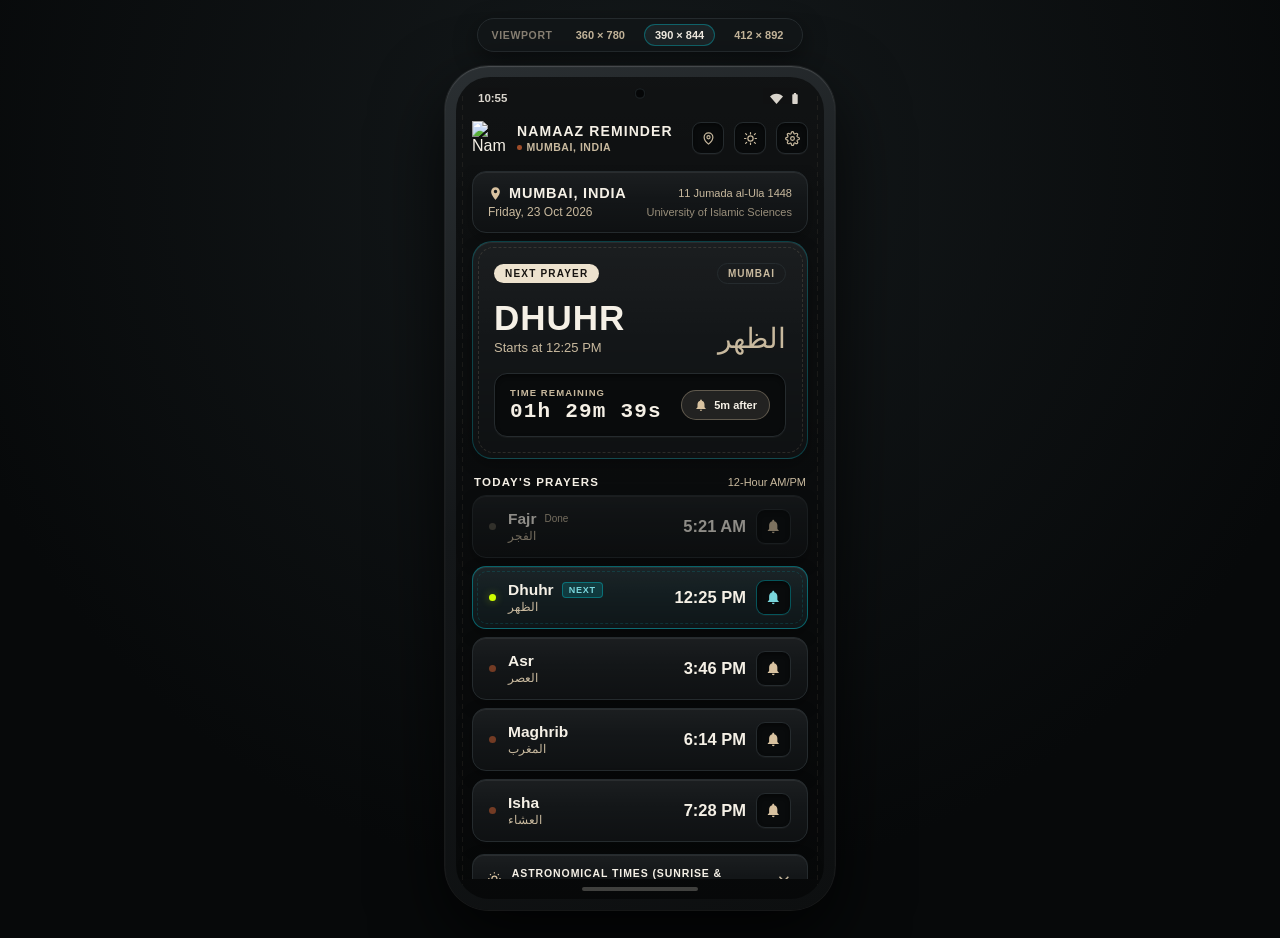
==== design/mobile_viewport/index.html @ ceeccf12 "Fix transparent header logo, refine top-bar icon sizing/spacing, and add mobile viewport (v1.6.1) Co" ====
<!DOCTYPE html>
<html lang="en">
<head>
<meta charset="utf-8">
<meta name="viewport" content="width=device-width, initial-scale=1">
<title>Namaaz Reminder — Mobile App Viewport (v1.6.1)</title>
<style>
@font-face {
  font-family: 'Plus Jakarta Sans';
  font-style: normal;
  font-weight: 400;
  font-display: swap;
  src: url('/fonts/plus-jakarta-sans-latin-400-normal.woff2') format('woff2');
}
@font-face {
  font-family: 'Plus Jakarta Sans';
  font-style: normal;
  font-weight: 500;
  font-display: swap;
  src: url('/fonts/plus-jakarta-sans-latin-500-normal.woff2') format('woff2');
}
@font-face {
  font-family: 'Plus Jakarta Sans';
  font-style: normal;
  font-weight: 600;
  font-display: swap;
  src: url('/fonts/plus-jakarta-sans-latin-600-normal.woff2') format('woff2');
}
@font-face {
  font-family: 'Plus Jakarta Sans';
  font-style: normal;
  font-weight: 700;
  font-display: swap;
  src: url('/fonts/plus-jakarta-sans-latin-700-normal.woff2') format('woff2');
}

*, *::before, *::after { box-sizing: border-box; margin: 0; padding: 0; }

:root {
  --studio-bg: #07090A;
  --sans: 'Plus Jakarta Sans', -apple-system, BlinkMacSystemFont, 'Segoe UI', Roboto, sans-serif;
  --mono: ui-monospace, 'SFMono-Regular', Menlo, Consolas, monospace;
}

html, body {
  min-height: 100%;
  background: radial-gradient(circle at 50% 18%, #151A1C 0%, #07090A 72%);
  color: #F5F0E6;
  font-family: var(--sans);
  -webkit-font-smoothing: antialiased;
}

.stage {
  min-height: 100vh;
  display: flex;
  flex-direction: column;
  align-items: center;
  justify-content: center;
  padding: 18px 16px 28px;
  gap: 14px;
}

/* Viewport switcher bar above phone */
.vp-toolbar {
  display: flex;
  align-items: center;
  gap: 8px;
  background: rgba(19, 22, 24, 0.88);
  border: 1px solid #252B2E;
  border-radius: 999px;
  padding: 5px 8px 5px 14px;
  font-size: 11.5px;
  color: #C8B99E;
  box-shadow: 0 8px 24px rgba(0, 0, 0, 0.45);
}

.vp-toolbar-label {
  font-weight: 600;
  letter-spacing: 0.06em;
  text-transform: uppercase;
  font-size: 10.5px;
  color: #8A8275;
  margin-right: 4px;
}

.vp-btn {
  appearance: none;
  border: 1px solid transparent;
  background: transparent;
  color: #C8B99E;
  font-family: inherit;
  font-size: 11px;
  font-weight: 600;
  padding: 4px 10px;
  border-radius: 999px;
  cursor: pointer;
  transition: all 0.16s ease;
}

.vp-btn:hover { color: #F5F0E6; }
.vp-btn.active {
  background: #1C2427;
  border-color: rgba(0, 188, 200, 0.42);
  color: #F5F0E6;
}

/* Realistic Android Device Frame */
.phone-frame {
  width: 390px;
  height: 844px;
  border-radius: 44px;
  padding: 11px;
  background: linear-gradient(160deg, #2A2F32 0%, #141719 48%, #0D0F10 100%);
  box-shadow:
    0 0 0 1px rgba(255, 255, 255, 0.08),
    0 28px 70px rgba(0, 0, 0, 0.78),
    inset 0 1px 1px rgba(255, 255, 255, 0.16);
  position: relative;
  transition: width 0.24s cubic-bezier(0.22, 1, 0.36, 1), height 0.24s cubic-bezier(0.22, 1, 0.36, 1);
}

.phone-frame[data-size="compact"] { width: 360px; height: 780px; }
.phone-frame[data-size="standard"] { width: 390px; height: 844px; }
.phone-frame[data-size="large"] { width: 412px; height: 892px; }

/* Screen Canvas matching Compose NamazScreen */
.phone-screen {
  --bg: #0B0D0E;
  --surface: #131618;
  --surface-var: #191E20;
  --well: #090B0C;
  --next-card: #131D20;
  --border: #252B2E;
  --text-primary: #F5F0E6;
  --text-secondary: #C8B99E;
  --text-tertiary: #8A8275;
  --cyan: #00BCC8;
  --cyan-soft: #7AD6DC;
  --lime: #D0FF00;
  --cognac: #B9572D;
  --cream-pill: #EDE2CE;
  --cream-ink: #171411;

  width: 100%;
  height: 100%;
  border-radius: 34px;
  overflow: hidden;
  position: relative;
  display: flex;
  flex-direction: column;
  background-color: var(--bg);
  background-image:
    linear-gradient(180deg, rgba(255,255,255,0.022) 0%, rgba(0,0,0,0) 35%, rgba(0,0,0,0.36) 100%),
    url('/res/leather_black_tile.png');
  background-repeat: no-repeat, repeat;
  background-size: 100% 100%, 256px 256px;
  color: var(--text-primary);
  user-select: none;
}

.phone-screen[data-theme="LIGHT"] {
  --bg: #F5EFE4;
  --surface: #FCF8F1;
  --surface-var: #EBE2D3;
  --well: #E6DCCB;
  --next-card: #E5EFEF;
  --border: #D5C9B6;
  --text-primary: #171411;
  --text-secondary: #5E5549;
  --text-tertiary: #877D70;
  --cream-pill: #171411;
  --cream-ink: #FCF8F1;
  background-image: none;
}

/* Whisper-quiet vertical side saddle-stitch seams (matching blackLeatherCanvas) */
.phone-screen[data-theme="DARK"]::before,
.phone-screen[data-theme="DARK"]::after {
  content: '';
  position: absolute;
  top: 0;
  bottom: 0;
  width: 1px;
  background: repeating-linear-gradient(
    to bottom,
    rgba(216, 194, 160, 0.075) 0px,
    rgba(216, 194, 160, 0.075) 5px,
    transparent 5px,
    transparent 9.5px
  );
  pointer-events: none;
  z-index: 2;
}
.phone-screen[data-theme="DARK"]::before { left: 6px; }
.phone-screen[data-theme="DARK"]::after { right: 6px; }

/* Android Status Bar */
.status-bar {
  height: 34px;
  padding: 8px 22px 0;
  display: flex;
  align-items: center;
  justify-content: space-between;
  font-size: 11.5px;
  font-weight: 600;
  color: var(--text-primary);
  opacity: 0.88;
  flex-shrink: 0;
  position: relative;
}

.camera-punch {
  width: 11px;
  height: 11px;
  border-radius: 50%;
  background: #040506;
  box-shadow: inset 0 0 0 1.5px #1B2022;
  position: absolute;
  left: 50%;
  top: 11px;
  transform: translateX(-50%);
}

.status-icons {
  display: flex;
  align-items: center;
  gap: 5px;
}

/* NamazTopBar (exact v1.6.1 layout: 34dp transparent NR logo, 32dp icons, 10dp spacing) */
.top-bar {
  display: flex;
  align-items: center;
  padding: 10px 16px;
  flex-shrink: 0;
  position: relative;
  z-index: 3;
}

.top-logo {
  width: 34px;
  height: 34px;
  object-fit: contain;
  display: block;
  flex-shrink: 0;
  background: transparent;
}

.top-title-col {
  flex: 1;
  min-width: 0;
  margin-left: 11px;
  margin-right: 12px;
  cursor: pointer;
}

.top-title {
  font-size: 14px;
  font-weight: 700;
  letter-spacing: 1.1px;
  color: var(--text-primary);
  white-space: nowrap;
  overflow: hidden;
  text-overflow: ellipsis;
  line-height: 1.25;
}

.top-sub-row {
  display: flex;
  align-items: center;
  gap: 5px;
  margin-top: 1px;
}

.top-dot {
  width: 4.5px;
  height: 4.5px;
  border-radius: 50%;
  background: rgba(185, 87, 45, 0.85);
  flex-shrink: 0;
}

.top-sub {
  font-size: 10.5px;
  font-weight: 600;
  letter-spacing: 0.55px;
  color: var(--text-secondary);
  white-space: nowrap;
  overflow: hidden;
  text-overflow: ellipsis;
}

.top-actions {
  display: flex;
  align-items: center;
  gap: 10px;
  flex-shrink: 0;
}

.leather-well {
  background-color: var(--well);
  border: 1px solid var(--border);
  box-shadow: inset 0 2px 4px rgba(0, 0, 0, 0.45), 0 1px 0 rgba(255, 255, 255, 0.03);
}
.phone-screen[data-theme="LIGHT"] .leather-well {
  box-shadow: inset 0 1px 2px rgba(0, 0, 0, 0.06);
}

.hdr-btn {
  width: 32px;
  height: 32px;
  border-radius: 9px;
  display: inline-flex;
  align-items: center;
  justify-content: center;
  color: var(--text-secondary);
  cursor: pointer;
  transition: transform 0.14s ease, border-color 0.15s ease, color 0.15s ease;
}
.hdr-btn:hover {
  color: var(--text-primary);
  border-color: rgba(216, 194, 160, 0.38);
}
.hdr-btn:active { transform: scale(0.94); }
.hdr-btn svg { width: 15px; height: 15px; }

/* Scrollable body */
.scroll-body {
  flex: 1;
  overflow-y: auto;
  padding: 0 0 28px;
  scrollbar-width: none;
}
.scroll-body::-webkit-scrollbar { display: none; }

/* Subtle Padded Leather Card */
.leather-card {
  position: relative;
  background-color: var(--surface);
  background-image:
    linear-gradient(180deg, rgba(255,255,255,0.036) 0%, rgba(0,0,0,0) 45%, rgba(0,0,0,0.24) 100%),
    url('/res/leather_black_tile.png');
  background-size: 100% 100%, 256px 256px;
  border: 1px solid var(--border);
  box-shadow: inset 0 1px 0 rgba(255, 255, 255, 0.065), 0 6px 16px rgba(0, 0, 0, 0.28);
}
.phone-screen[data-theme="LIGHT"] .leather-card {
  background-image: none;
  box-shadow: 0 3px 10px rgba(23, 20, 17, 0.05);
}

/* Date Header Card */
.date-card {
  margin: 6px 16px;
  padding: 13px 15px;
  border-radius: 14px;
  cursor: pointer;
  transition: border-color 0.16s ease;
}
.date-card:hover { border-color: rgba(216, 194, 160, 0.34); }

.date-top, .date-bot {
  display: flex;
  align-items: center;
  justify-content: space-between;
  gap: 8px;
}
.date-city-wrap {
  display: flex;
  align-items: center;
  gap: 6px;
  font-size: 14.5px;
  font-weight: 700;
  letter-spacing: 0.8px;
}
.date-city-wrap svg {
  width: 15px;
  height: 15px;
  color: #D8C2A0;
}
.phone-screen[data-theme="LIGHT"] .date-city-wrap svg { color: var(--text-primary); }

.date-hijri {
  font-size: 11px;
  font-weight: 500;
  color: var(--text-secondary);
}
.date-bot {
  margin-top: 4px;
  font-size: 12px;
  color: var(--text-secondary);
}
.date-method {
  font-size: 11px;
  opacity: 0.74;
}

/* Hero Countdown Card */
.hero-card {
  margin: 8px 16px;
  padding: 21px;
  border-radius: 20px;
  border-color: rgba(0, 188, 200, 0.28);
}
.phone-screen[data-theme="DARK"] .hero-card::after {
  content: '';
  position: absolute;
  inset: 4.5px;
  border-radius: 15.5px;
  border: 1px dashed rgba(216, 194, 160, 0.15);
  pointer-events: none;
}

.hero-top {
  display: flex;
  align-items: center;
  justify-content: space-between;
}
.next-pill {
  background: var(--cream-pill);
  color: var(--cream-ink);
  font-size: 10px;
  font-weight: 700;
  letter-spacing: 1.2px;
  padding: 4px 11px;
  border-radius: 999px;
}
.city-pill {
  border: 1px solid var(--border);
  color: var(--text-secondary);
  font-size: 10px;
  font-weight: 600;
  letter-spacing: 1px;
  padding: 4px 10px;
  border-radius: 999px;
  cursor: pointer;
}

.hero-mid {
  margin-top: 15px;
  display: flex;
  align-items: flex-end;
  justify-content: space-between;
}
.hero-prayer-name {
  font-size: 35px;
  font-weight: 800;
  letter-spacing: 1px;
  line-height: 1.08;
}
.hero-starts {
  margin-top: 3px;
  font-size: 13px;
  font-weight: 500;
  color: var(--text-secondary);
}
.hero-arabic {
  font-size: 28px;
  color: var(--text-secondary);
  line-height: 1.1;
}

.hero-well {
  margin-top: 18px;
  padding: 13px 15px;
  border-radius: 13px;
  display: flex;
  align-items: center;
  justify-content: space-between;
  gap: 10px;
}
.well-label {
  font-size: 9.5px;
  font-weight: 700;
  letter-spacing: 1.1px;
  color: var(--text-secondary);
}
.well-timer {
  margin-top: 2px;
  font-family: var(--mono);
  font-size: 21px;
  font-weight: 700;
  letter-spacing: 1.2px;
  color: var(--text-primary);
}
.reminder-chip {
  display: inline-flex;
  align-items: center;
  gap: 6px;
  padding: 7px 12px;
  border-radius: 999px;
  background: rgba(237, 226, 206, 0.11);
  border: 1px solid rgba(216, 194, 160, 0.34);
  color: var(--text-primary);
  font-size: 11px;
  font-weight: 600;
  cursor: pointer;
  transition: transform 0.14s ease;
}
.reminder-chip.muted {
  background: var(--surface);
  border-color: var(--border);
  color: var(--text-secondary);
}
.reminder-chip:active { transform: scale(0.96); }
.reminder-chip svg { width: 14px; height: 14px; color: #D8C2A0; }

/* Section row */
.sec-row {
  display: flex;
  align-items: center;
  justify-content: space-between;
  padding: 9px 18px 7px;
}
.sec-title {
  font-size: 11.5px;
  font-weight: 700;
  letter-spacing: 1.2px;
}
.sec-fmt {
  font-size: 11px;
  color: var(--text-secondary);
}

/* Prayer cards */
.prayer-list {
  display: flex;
  flex-direction: column;
  gap: 8px;
  padding: 0 16px;
}

.prayer-card {
  border-radius: 14px;
  padding: 13px 16px;
  display: flex;
  align-items: center;
  justify-content: space-between;
}
.prayer-card.is-passed {
  opacity: 0.56;
}
.prayer-card.is-next {
  background-color: var(--next-card);
  border-color: rgba(0, 188, 200, 0.46);
}
.phone-screen[data-theme="DARK"] .prayer-card.is-next::after {
  content: '';
  position: absolute;
  inset: 4.2px;
  border-radius: 10px;
  border: 1px dashed rgba(0, 188, 200, 0.17);
  pointer-events: none;
}

.p-left {
  display: flex;
  align-items: center;
  gap: 12px;
}
.p-dot {
  width: 7px;
  height: 7px;
  border-radius: 50%;
  background: rgba(185, 87, 45, 0.58);
  flex-shrink: 0;
}
.prayer-card.is-passed .p-dot { background: rgba(216, 194, 160, 0.32); }
.prayer-card.is-next .p-dot {
  background: var(--lime);
  box-shadow: 0 0 8px rgba(208, 255, 0, 0.38);
}

.p-name-row {
  display: flex;
  align-items: center;
  gap: 8px;
}
.p-name {
  font-size: 15.5px;
  font-weight: 600;
}
.prayer-card.is-next .p-name { font-weight: 700; }

.p-badge-next {
  font-size: 9px;
  font-weight: 700;
  letter-spacing: 0.8px;
  padding: 2px 6px;
  border-radius: 4px;
  background: rgba(0, 188, 200, 0.18);
  border: 1px solid rgba(0, 188, 200, 0.42);
  color: var(--cyan-soft);
}
.p-done {
  font-size: 10px;
  color: var(--text-secondary);
}
.p-arabic {
  font-size: 12px;
  color: var(--text-secondary);
  margin-top: 1px;
}

.p-right {
  display: flex;
  align-items: center;
  gap: 10px;
}
.p-time {
  font-size: 16.5px;
  font-weight: 600;
  font-variant-numeric: tabular-nums;
}
.prayer-card.is-next .p-time { font-weight: 700; }

.bell-btn {
  width: 35px;
  height: 35px;
  border-radius: 9px;
  display: inline-flex;
  align-items: center;
  justify-content: center;
  cursor: pointer;
  color: #D8C2A0;
  transition: transform 0.14s ease, border-color 0.15s ease;
}
.prayer-card.is-next .bell-btn {
  border-color: rgba(0, 188, 200, 0.42);
  color: var(--cyan-soft);
}
.bell-btn.muted {
  color: var(--text-tertiary);
  opacity: 0.55;
}
.bell-btn:active { transform: scale(0.92); }
.bell-btn svg { width: 16.5px; height: 16.5px; }

/* Astronomical dropdown */
.astro-header {
  margin: 12px 16px 4px;
  padding: 12px 14px;
  border-radius: 12px;
  display: flex;
  align-items: center;
  justify-content: space-between;
  cursor: pointer;
}
.astro-left {
  display: flex;
  align-items: center;
  gap: 10px;
  font-size: 10.5px;
  font-weight: 700;
  letter-spacing: 0.9px;
}
.astro-left svg { width: 15px; height: 15px; color: #D8C2A0; }
.astro-chev { width: 18px; height: 18px; color: var(--text-secondary); transition: transform 0.2s ease; }
.astro-header.open .astro-chev { transform: rotate(180deg); }

.astro-list {
  display: none;
  flex-direction: column;
  gap: 6px;
  padding: 4px 16px 0;
}
.astro-list.open { display: flex; }

/* Heads-up Alarm Notification Preview Banner */
.notif-banner {
  position: absolute;
  top: 40px;
  left: 12px;
  right: 12px;
  background: #171C1E;
  border: 1px solid rgba(0, 188, 200, 0.52);
  border-radius: 16px;
  padding: 12px 14px;
  box-shadow: 0 16px 36px rgba(0, 0, 0, 0.75);
  z-index: 30;
  transform: translateY(-150%);
  opacity: 0;
  transition: transform 0.28s cubic-bezier(0.22, 1, 0.36, 1), opacity 0.22s ease;
}
.notif-banner.visible {
  transform: translateY(0);
  opacity: 1;
}
.notif-row {
  display: flex;
  align-items: flex-start;
  gap: 10px;
}
.notif-row img { width: 32px; height: 32px; flex-shrink: 0; }
.notif-title { font-size: 12.5px; font-weight: 700; color: #F5F0E6; }
.notif-body { font-size: 11px; color: #C8B99E; margin-top: 2px; line-height: 1.35; }
.notif-actions {
  display: flex;
  justify-content: flex-end;
  margin-top: 8px;
}
.notif-stop {
  background: rgba(0, 188, 200, 0.16);
  border: 1px solid rgba(0, 188, 200, 0.45);
  color: #7AD6DC;
  font-family: inherit;
  font-size: 11px;
  font-weight: 700;
  padding: 4px 11px;
  border-radius: 999px;
  cursor: pointer;
}

/* Modal Bottom Sheets (City Picker & Settings) */
.sheet-backdrop {
  position: absolute;
  inset: 0;
  background: rgba(0, 0, 0, 0.62);
  z-index: 20;
  display: none;
  align-items: flex-end;
}
.sheet-backdrop.open { display: flex; }

.sheet {
  width: 100%;
  max-height: 82%;
  background: var(--surface);
  border-top: 1px solid var(--border);
  border-radius: 22px 22px 0 0;
  padding: 16px 18px 26px;
  overflow-y: auto;
}
.sheet-head {
  display: flex;
  align-items: center;
  justify-content: space-between;
  margin-bottom: 14px;
}
.sheet-title {
  font-size: 14px;
  font-weight: 700;
  letter-spacing: 1px;
}
.sheet-close {
  background: transparent;
  border: none;
  color: var(--text-secondary);
  font-size: 20px;
  cursor: pointer;
  line-height: 1;
}
.city-chips {
  display: flex;
  flex-wrap: wrap;
  gap: 7px;
}
.city-chip {
  padding: 7px 13px;
  border-radius: 999px;
  border: 1px solid var(--border);
  background: var(--well);
  color: var(--text-primary);
  font-family: inherit;
  font-size: 12px;
  font-weight: 500;
  cursor: pointer;
}
.city-chip.active {
  background: var(--cream-pill);
  color: var(--cream-ink);
  border-color: var(--cream-pill);
  font-weight: 700;
}

.set-group { margin-top: 14px; padding-top: 14px; border-top: 1px solid var(--border); }
.set-label { font-size: 10.5px; font-weight: 700; letter-spacing: 1.1px; color: var(--text-secondary); margin-bottom: 8px; }
.set-row { display: flex; align-items: center; justify-content: space-between; gap: 10px; padding: 6px 0; }
.set-row-sub { font-size: 11px; color: var(--text-secondary); margin-top: 2px; }
.chip-row { display: flex; gap: 6px; margin-top: 6px; }
.opt-chip {
  flex: 1;
  text-align: center;
  padding: 7px 4px;
  font-size: 10.5px;
  font-weight: 600;
  border-radius: 8px;
  border: 1px solid var(--border);
  background: var(--well);
  color: var(--text-primary);
  cursor: pointer;
}
.opt-chip.active {
  background: var(--cream-pill);
  color: var(--cream-ink);
  border-color: var(--cream-pill);
}
.test-btn {
  width: 100%;
  margin-top: 10px;
  padding: 10px;
  border-radius: 9px;
  border: 1px solid rgba(0, 188, 200, 0.42);
  background: rgba(0, 188, 200, 0.10);
  color: var(--text-primary);
  font-family: inherit;
  font-size: 12px;
  font-weight: 600;
  cursor: pointer;
}

.gesture-pill {
  height: 20px;
  display: flex;
  align-items: center;
  justify-content: center;
  flex-shrink: 0;
}
.gesture-pill span {
  width: 116px;
  height: 4px;
  border-radius: 99px;
  background: rgba(245, 240, 230, 0.24);
}
.phone-screen[data-theme="LIGHT"] .gesture-pill span {
  background: rgba(23, 20, 17, 0.22);
}

@media (max-width: 440px) {
  .stage { padding: 0; }
  .vp-toolbar { display: none; }
  .phone-frame, .phone-frame[data-size] {
    width: 100vw;
    height: 100vh;
    border-radius: 0;
    padding: 0;
    box-shadow: none;
  }
  .phone-screen { border-radius: 0; }
}
</style>
</head>
<body>
<div class="stage">
  <div class="vp-toolbar" role="toolbar" aria-label="Viewport size">
    <span class="vp-toolbar-label">Viewport</span>
    <button class="vp-btn" data-vp="compact" type="button">360 × 780</button>
    <button class="vp-btn active" data-vp="standard" type="button">390 × 844</button>
    <button class="vp-btn" data-vp="large" type="button">412 × 892</button>
  </div>

  <div class="phone-frame" id="phoneFrame" data-size="standard">
    <div class="phone-screen" id="phoneScreen" data-theme="DARK">
      <!-- Android Status Bar -->
      <div class="status-bar">
        <span id="statusClock">02:26</span>
        <span class="camera-punch" aria-hidden="true"></span>
        <span class="status-icons" aria-hidden="true">
          <svg width="13" height="13" viewBox="0 0 24 24" fill="currentColor"><path d="M12 3C7 3 2.7 5.1 0 8.4L12 22 24 8.4C21.3 5.1 17 3 12 3z"/></svg>
          <svg width="14" height="13" viewBox="0 0 24 24" fill="currentColor"><path d="M15.7 4H14V2h-4v2H8.3C7.6 4 7 4.6 7 5.3v15.3c0 .7.6 1.4 1.3 1.4h7.3c.7 0 1.4-.6 1.4-1.4V5.3c0-.7-.6-1.3-1.3-1.3z"/></svg>
        </span>
      </div>

      <!-- Heads-up Notification Preview -->
      <div class="notif-banner" id="notifBanner">
        <div class="notif-row">
          <img src="/res/ic_app_icon.png" alt="">
          <div>
            <div class="notif-title" id="notifTitle">Test Reminder: Asr Prayer</div>
            <div class="notif-body" id="notifBody">Madinah Azaan playing on Alarm stream (audible in Silent mode).</div>
          </div>
        </div>
        <div class="notif-actions">
          <button class="notif-stop" id="stopAzaanBtn" type="button">Stop Azaan</button>
        </div>
      </div>

      <!-- NamazTopBar (34px transparent NR badge + 32px icons + 10px spacing) -->
      <header class="top-bar">
        <img class="top-logo" src="/res/ic_app_icon.png" alt="Namaaz Reminder logo">
        <div class="top-title-col" id="openCityFromTop">
          <div class="top-title">NAMAAZ REMINDER</div>
          <div class="top-sub-row">
            <span class="top-dot"></span>
            <span class="top-sub" id="topCityText">MUMBAI, INDIA</span>
          </div>
        </div>
        <div class="top-actions">
          <button class="hdr-btn leather-well" id="btnLocation" type="button" title="Select City" aria-label="Select City">
            <svg viewBox="0 0 24 24" fill="none" stroke="currentColor" stroke-width="1.9" stroke-linecap="round" stroke-linejoin="round"><path d="M12 21s-7-5.6-7-11a7 7 0 1 1 14 0c0 5.4-7 11-7 11z"/><circle cx="12" cy="10" r="2.5"/></svg>
          </button>
          <button class="hdr-btn leather-well" id="btnTheme" type="button" title="Toggle theme" aria-label="Toggle theme">
            <svg id="themeIcon" viewBox="0 0 24 24" fill="none" stroke="currentColor" stroke-width="1.9" stroke-linecap="round" stroke-linejoin="round"><circle cx="12" cy="12" r="4.2"/><path d="M12 2.5v2.2M12 19.3v2.2M4.2 4.2l1.6 1.6M18.2 18.2l1.6 1.6M2.5 12h2.2M19.3 12h2.2M4.2 19.8l1.6-1.6M18.2 5.8l1.6-1.6"/></svg>
          </button>
          <button class="hdr-btn leather-well" id="btnSettings" type="button" title="Open Settings" aria-label="Open Settings">
            <svg viewBox="0 0 24 24" fill="none" stroke="currentColor" stroke-width="1.9" stroke-linecap="round" stroke-linejoin="round"><circle cx="12" cy="12" r="3"/><path d="M19.4 15a1.65 1.65 0 0 0 .33 1.82l.06.06a2 2 0 1 1-2.83 2.83l-.06-.06a1.65 1.65 0 0 0-1.82-.33 1.65 1.65 0 0 0-1 1.51V21a2 2 0 1 1-4 0v-.09a1.65 1.65 0 0 0-1-1.51 1.65 1.65 0 0 0-1.82.33l-.06.06a2 2 0 1 1-2.83-2.83l.06-.06a1.65 1.65 0 0 0 .33-1.82 1.65 1.65 0 0 0-1.51-1H3a2 2 0 1 1 0-4h.09a1.65 1.65 0 0 0 1.51-1 1.65 1.65 0 0 0-.33-1.82l-.06-.06a2 2 0 1 1 2.83-2.83l.06.06a1.65 1.65 0 0 0 1.82.33h.08a1.65 1.65 0 0 0 1-1.51V3a2 2 0 1 1 4 0v.09a1.65 1.65 0 0 0 1 1.51 1.65 1.65 0 0 0 1.82-.33l.06-.06a2 2 0 1 1 2.83 2.83l-.06.06a1.65 1.65 0 0 0-.33 1.82v.08a1.65 1.65 0 0 0 1.51 1H21a2 2 0 1 1 0 4h-.09a1.65 1.65 0 0 0-1.51 1z"/></svg>
          </button>
        </div>
      </header>

      <div class="scroll-body">
        <!-- Date Header Card -->
        <div class="leather-card date-card" id="dateHeaderCard">
          <div class="date-top">
            <div class="date-city-wrap">
              <svg viewBox="0 0 24 24" fill="currentColor"><path d="M12 2C8.13 2 5 5.13 5 9c0 5.25 7 13 7 13s7-7.75 7-13c0-3.87-3.13-7-7-7zm0 9.5A2.5 2.5 0 1 1 12 6a2.5 2.5 0 0 1 0 5.5z"/></svg>
              <span id="cardCityText">MUMBAI, INDIA</span>
            </div>
            <span class="date-hijri">11 Jumada al-Ula 1448</span>
          </div>
          <div class="date-bot">
            <span>Friday, 23 Oct 2026</span>
            <span class="date-method">University of Islamic Sciences</span>
          </div>
        </div>

        <!-- Hero Countdown Card -->
        <section class="leather-card hero-card">
          <div class="hero-top">
            <span class="next-pill">NEXT PRAYER</span>
            <span class="city-pill" id="heroCityPill">MUMBAI</span>
          </div>
          <div class="hero-mid">
            <div>
              <div class="hero-prayer-name" id="heroPrayerName">ASR</div>
              <div class="hero-starts" id="heroPrayerStarts">Starts at 3:44 PM</div>
            </div>
            <div class="hero-arabic" id="heroPrayerArabic">العصر</div>
          </div>
          <div class="leather-well hero-well">
            <div>
              <div class="well-label">TIME REMAINING</div>
              <div class="well-timer" id="countdownTimer">01h 18m 42s</div>
            </div>
            <button class="reminder-chip" id="heroReminderChip" type="button">
              <svg viewBox="0 0 24 24" fill="currentColor"><path d="M12 22c1.1 0 2-.9 2-2h-4a2 2 0 0 0 2 2zm6-6v-5c0-3.07-1.64-5.64-4.5-6.32V4c0-.83-.67-1.5-1.5-1.5s-1.5.67-1.5 1.5v.68C7.63 5.36 6 7.92 6 11v5l-2 2v1h16v-1l-2-2z"/></svg>
              <span id="heroOffsetText">5m after</span>
            </button>
          </div>
        </section>

        <!-- Section Header -->
        <div class="sec-row">
          <span class="sec-title">TODAY'S PRAYERS</span>
          <span class="sec-fmt" id="fmtLabel">12-Hour AM/PM</span>
        </div>

        <!-- Primary Prayers -->
        <div class="prayer-list" id="prayerList"></div>

        <!-- Astronomical Dropdown -->
        <div class="leather-card astro-header" id="astroToggle">
          <div class="astro-left">
            <svg viewBox="0 0 24 24" fill="none" stroke="currentColor" stroke-width="2"><circle cx="12" cy="12" r="4"/><path d="M12 2v2M12 20v2M4.93 4.93l1.41 1.41M17.66 17.66l1.41 1.41M2 12h2M20 12h2M4.93 19.07l1.41-1.41M17.66 6.34l1.41-1.41"/></svg>
            <span>ASTRONOMICAL TIMES (SUNRISE &amp; SUNSET)</span>
          </div>
          <svg class="astro-chev" viewBox="0 0 24 24" fill="none" stroke="currentColor" stroke-width="2"><path d="M6 9l6 6 6-6"/></svg>
        </div>
        <div class="astro-list" id="astroList"></div>
      </div>

      <!-- City Picker Sheet -->
      <div class="sheet-backdrop" id="citySheet">
        <div class="sheet">
          <div class="sheet-head">
            <span class="sheet-title">SELECT CITY IN INDIA</span>
            <button class="sheet-close" data-close="citySheet" type="button">&times;</button>
          </div>
          <div class="city-chips" id="cityChips"></div>
        </div>
      </div>

      <!-- Settings Sheet -->
      <div class="sheet-backdrop" id="settingsSheet">
        <div class="sheet">
          <div class="sheet-head">
            <span class="sheet-title">SETTINGS</span>
            <button class="sheet-close" data-close="settingsSheet" type="button">&times;</button>
          </div>
          <div>
            <div class="set-label">REMINDER TIMING (AFTER PRAYER)</div>
            <div class="chip-row" id="offsetChips">
              <button class="opt-chip" data-off="0" type="button">At Adhan</button>
              <button class="opt-chip active" data-off="5" type="button">5m after</button>
              <button class="opt-chip" data-off="10" type="button">10m after</button>
              <button class="opt-chip" data-off="15" type="button">15m after</button>
            </div>
            <div class="set-row" style="margin-top:10px">
              <div>
                <div style="font-size:13px;font-weight:600">Madinah Azaan (Alarm Stream)</div>
                <div class="set-row-sub">Plays even when phone is on Silent or Vibrate</div>
              </div>
            </div>
            <button class="test-btn" id="sendTestBtn" type="button">Send Test Reminder Notification</button>
          </div>

          <div class="set-group">
            <div class="set-label">THEME &amp; FORMAT</div>
            <div class="chip-row" id="themeChips">
              <button class="opt-chip active" data-th="DARK" type="button">Black Leather</button>
              <button class="opt-chip" data-th="LIGHT" type="button">Cream Light</button>
            </div>
            <div class="chip-row" style="margin-top:8px" id="fmtChips">
              <button class="opt-chip active" data-24="0" type="button">12-Hour AM/PM</button>
              <button class="opt-chip" data-24="1" type="button">24-Hour</button>
            </div>
          </div>
        </div>
      </div>

      <div class="gesture-pill"><span aria-hidden="true"></span></div>
    </div>
  </div>
</div>

<script>
const CITIES = {
  Mumbai:    { Fajr: '05:21', Sunrise: '06:35', Dhuhr: '12:25', Asr: '15:46', Sunset: '18:14', Maghrib: '18:14', Isha: '19:28' },
  Delhi:     { Fajr: '05:08', Sunrise: '06:27', Dhuhr: '12:06', Asr: '15:21', Sunset: '17:45', Maghrib: '17:45', Isha: '19:04' },
  Bengaluru: { Fajr: '05:02', Sunrise: '06:12', Dhuhr: '12:04', Asr: '15:24', Sunset: '17:56', Maghrib: '17:56', Isha: '19:07' },
  Hyderabad: { Fajr: '05:00', Sunrise: '06:12', Dhuhr: '12:01', Asr: '15:22', Sunset: '17:50', Maghrib: '17:50', Isha: '19:03' },
  Lucknow:   { Fajr: '04:53', Sunrise: '06:11', Dhuhr: '11:51', Asr: '15:07', Sunset: '17:31', Maghrib: '17:31', Isha: '18:49' },
  Kolkata:   { Fajr: '04:24', Sunrise: '05:38', Dhuhr: '11:22', Asr: '14:40', Sunset: '17:06', Maghrib: '17:06', Isha: '18:20' },
  Chennai:   { Fajr: '04:51', Sunrise: '06:01', Dhuhr: '11:53', Asr: '15:13', Sunset: '17:45', Maghrib: '17:45', Isha: '18:55' },
  Srinagar:  { Fajr: '05:24', Sunrise: '06:50', Dhuhr: '12:18', Asr: '15:24', Sunset: '17:46', Maghrib: '17:46', Isha: '19:11' }
};

const ARABIC = {
  Fajr: 'الفجر', Sunrise: 'الشروق', Dhuhr: 'الظهر', Asr: 'العصر',
  Sunset: 'الغروب', Maghrib: 'المغرب', Isha: 'العشاء'
};

const PRIMARY = ['Fajr', 'Dhuhr', 'Asr', 'Maghrib', 'Isha'];
const ASTRO = ['Sunrise', 'Sunset'];

let state = {
  city: 'Mumbai',
  theme: 'DARK',
  is24: false,
  offset: 5,
  muted: new Set(),
  astroOpen: false
};

function fmtTime(hhmm) {
  const [hStr, mStr] = hhmm.split(':');
  const h = parseInt(hStr, 10);
  if (state.is24) return `${String(h).padStart(2, '0')}:${mStr}`;
  const ampm = h >= 12 ? 'PM' : 'AM';
  const h12 = h % 12 === 0 ? 12 : h % 12;
  return `${h12}:${mStr} ${ampm}`;
}

function istNowMinutesAndSeconds() {
  const now = new Date();
  const utcMs = now.getTime() + now.getTimezoneOffset() * 60000;
  const ist = new Date(utcMs + 5.5 * 3600000);
  return {
    h: ist.getHours(),
    m: ist.getMinutes(),
    s: ist.getSeconds(),
    totalSec: ist.getHours() * 3600 + ist.getMinutes() * 60 + ist.getSeconds()
  };
}

function computeNext() {
  const sched = CITIES[state.city];
  const { totalSec } = istNowMinutesAndSeconds();
  for (const p of PRIMARY) {
    const [ph, pm] = sched[p].split(':').map(Number);
    const pSec = ph * 3600 + pm * 60;
    if (pSec > totalSec) return { name: p, diffSec: pSec - totalSec };
  }
  const [fh, fm] = sched.Fajr.split(':').map(Number);
  return { name: 'Fajr', diffSec: (24 * 3600 - totalSec) + fh * 3600 + fm * 60, wrapped: true };
}

function bellSvg(enabled) {
  return enabled
    ? '<svg viewBox="0 0 24 24" fill="currentColor"><path d="M12 22c1.1 0 2-.9 2-2h-4a2 2 0 0 0 2 2zm6-6v-5c0-3.07-1.64-5.64-4.5-6.32V4c0-.83-.67-1.5-1.5-1.5s-1.5.67-1.5 1.5v.68C7.63 5.36 6 7.92 6 11v5l-2 2v1h16v-1l-2-2z"/></svg>'
    : '<svg viewBox="0 0 24 24" fill="currentColor"><path d="M20 18.69L7.84 6.14 5.27 3.49 4 4.76l2.8 2.8v.01c-.52.99-.8 2.16-.8 3.42v5l-2 2v1h13.73l2 2L21 19.72l-1-1.03zM12 22c1.11 0 2-.89 2-2h-4c0 1.11.89 2 2 2zm6-7.32V11c0-3.08-1.64-5.64-4.5-6.32V4c0-.83-.67-1.5-1.5-1.5s-1.5.67-1.5 1.5v.68c-.15.03-.29.08-.42.12-.1.03-.2.07-.3.11L18 14.68z"/></svg>';
}

function render() {
  const screen = document.getElementById('phoneScreen');
  screen.dataset.theme = state.theme;

  const sched = CITIES[state.city];
  const { h, m, totalSec } = istNowMinutesAndSeconds();
  document.getElementById('statusClock').textContent =
    `${String(h).padStart(2, '0')}:${String(m).padStart(2, '0')}`;

  const upperCity = state.city.toUpperCase();
  document.getElementById('topCityText').textContent = `${upperCity}, INDIA`;
  document.getElementById('cardCityText').textContent = `${upperCity}, INDIA`;
  document.getElementById('heroCityPill').textContent = upperCity;
  document.getElementById('fmtLabel').textContent = state.is24 ? '24-Hour' : '12-Hour AM/PM';

  const nextInfo = computeNext();
  document.getElementById('heroPrayerName').textContent = nextInfo.name.toUpperCase();
  document.getElementById('heroPrayerStarts').textContent = `Starts at ${fmtTime(sched[nextInfo.name])}`;
  document.getElementById('heroPrayerArabic').textContent = ARABIC[nextInfo.name];

  const hh = Math.floor(nextInfo.diffSec / 3600);
  const mm = Math.floor((nextInfo.diffSec % 3600) / 60);
  const ss = nextInfo.diffSec % 60;
  document.getElementById('countdownTimer').textContent =
    `${String(hh).padStart(2, '0')}h ${String(mm).padStart(2, '0')}m ${String(ss).padStart(2, '0')}s`;

  const nextMuted = state.muted.has(nextInfo.name);
  const heroChip = document.getElementById('heroReminderChip');
  heroChip.classList.toggle('muted', nextMuted);
  document.getElementById('heroOffsetText').textContent = nextMuted
    ? 'Muted'
    : (state.offset === 0 ? 'At Adhan' : `${state.offset}m after`);

  const listEl = document.getElementById('prayerList');
  listEl.innerHTML = PRIMARY.map(p => {
    const [ph, pm] = sched[p].split(':').map(Number);
    const passed = !nextInfo.wrapped && (ph * 3600 + pm * 60 <= totalSec);
    const isNext = p === nextInfo.name && !nextInfo.wrapped || (nextInfo.wrapped && p === 'Fajr');
    const enabled = !state.muted.has(p);
    return `
      <div class="leather-card prayer-card ${isNext ? 'is-next' : (passed ? 'is-passed' : '')}">
        <div class="p-left">
          <span class="p-dot"></span>
          <div>
            <div class="p-name-row">
              <span class="p-name">${p}</span>
              ${isNext ? '<span class="p-badge-next">NEXT</span>' : (passed ? '<span class="p-done">Done</span>' : '')}
            </div>
            <div class="p-arabic">${ARABIC[p]}</div>
          </div>
        </div>
        <div class="p-right">
          <span class="p-time">${fmtTime(sched[p])}</span>
          <button class="leather-well bell-btn ${enabled ? '' : 'muted'}" data-prayer="${p}" type="button" aria-label="Toggle ${p} reminder">
            ${bellSvg(enabled)}
          </button>
        </div>
      </div>
    `;
  }).join('');

  listEl.querySelectorAll('.bell-btn').forEach(btn => {
    btn.addEventListener('click', () => {
      const p = btn.dataset.prayer;
      if (state.muted.has(p)) state.muted.delete(p); else state.muted.add(p);
      render();
    });
  });

  const astroEl = document.getElementById('astroList');
  astroEl.innerHTML = ASTRO.map(p => `
    <div class="leather-card prayer-card">
      <div class="p-left">
        <span class="p-dot"></span>
        <div>
          <div class="p-name-row"><span class="p-name">${p}</span></div>
          <div class="p-arabic">${ARABIC[p]}</div>
        </div>
      </div>
      <div class="p-right"><span class="p-time">${fmtTime(sched[p])}</span></div>
    </div>
  `).join('');

  const chipsEl = document.getElementById('cityChips');
  chipsEl.innerHTML = Object.keys(CITIES).map(c => `
    <button class="city-chip ${c === state.city ? 'active' : ''}" data-city="${c}" type="button">${c}</button>
  `).join('');
  chipsEl.querySelectorAll('.city-chip').forEach(b => {
    b.addEventListener('click', () => {
      state.city = b.dataset.city;
      document.getElementById('citySheet').classList.remove('open');
      render();
    });
  });
}

// Viewport size buttons
document.querySelectorAll('.vp-btn').forEach(btn => {
  btn.addEventListener('click', () => {
    document.querySelectorAll('.vp-btn').forEach(b => b.classList.remove('active'));
    btn.classList.add('active');
    document.getElementById('phoneFrame').dataset.size = btn.dataset.vp;
  });
});

// Header & sheet interactions
const openCity = () => document.getElementById('citySheet').classList.add('open');
document.getElementById('btnLocation').addEventListener('click', openCity);
document.getElementById('openCityFromTop').addEventListener('click', openCity);
document.getElementById('dateHeaderCard').addEventListener('click', openCity);
document.getElementById('heroCityPill').addEventListener('click', openCity);

document.getElementById('btnTheme').addEventListener('click', () => {
  state.theme = state.theme === 'DARK' ? 'LIGHT' : 'DARK';
  document.querySelectorAll('#themeChips .opt-chip').forEach(c => {
    c.classList.toggle('active', c.dataset.th === state.theme);
  });
  render();
});

document.getElementById('btnSettings').addEventListener('click', () => {
  document.getElementById('settingsSheet').classList.add('open');
});

document.querySelectorAll('[data-close]').forEach(btn => {
  btn.addEventListener('click', () => {
    document.getElementById(btn.dataset.close).classList.remove('open');
  });
});
document.querySelectorAll('.sheet-backdrop').forEach(bd => {
  bd.addEventListener('click', e => { if (e.target === bd) bd.classList.remove('open'); });
});

document.getElementById('heroReminderChip').addEventListener('click', () => {
  const next = computeNext().name;
  if (state.muted.has(next)) state.muted.delete(next); else state.muted.add(next);
  render();
});

document.getElementById('astroToggle').addEventListener('click', () => {
  state.astroOpen = !state.astroOpen;
  document.getElementById('astroToggle').classList.toggle('open', state.astroOpen);
  document.getElementById('astroList').classList.toggle('open', state.astroOpen);
});

document.querySelectorAll('#offsetChips .opt-chip').forEach(btn => {
  btn.addEventListener('click', () => {
    state.offset = parseInt(btn.dataset.off, 10);
    document.querySelectorAll('#offsetChips .opt-chip').forEach(b => b.classList.remove('active'));
    btn.classList.add('active');
    render();
  });
});

document.querySelectorAll('#themeChips .opt-chip').forEach(btn => {
  btn.addEventListener('click', () => {
    state.theme = btn.dataset.th;
    document.querySelectorAll('#themeChips .opt-chip').forEach(b => b.classList.remove('active'));
    btn.classList.add('active');
    render();
  });
});

document.querySelectorAll('#fmtChips .opt-chip').forEach(btn => {
  btn.addEventListener('click', () => {
    state.is24 = btn.dataset['24'] === '1';
    document.querySelectorAll('#fmtChips .opt-chip').forEach(b => b.classList.remove('active'));
    btn.classList.add('active');
    render();
  });
});

document.getElementById('sendTestBtn').addEventListener('click', () => {
  document.getElementById('settingsSheet').classList.remove('open');
  const next = computeNext().name;
  document.getElementById('notifTitle').textContent = `Test Reminder: ${next} Prayer`;
  document.getElementById('notifBody').textContent =
    `Notification & Madinah Azaan alarm stream active (${fmtTime(CITIES[state.city][next])} in ${state.city}).`;
  document.getElementById('notifBanner').classList.add('visible');
});
document.getElementById('stopAzaanBtn').addEventListener('click', () => {
  document.getElementById('notifBanner').classList.remove('visible');
});

render();
setInterval(render, 1000);
</script>
</body>
</html>
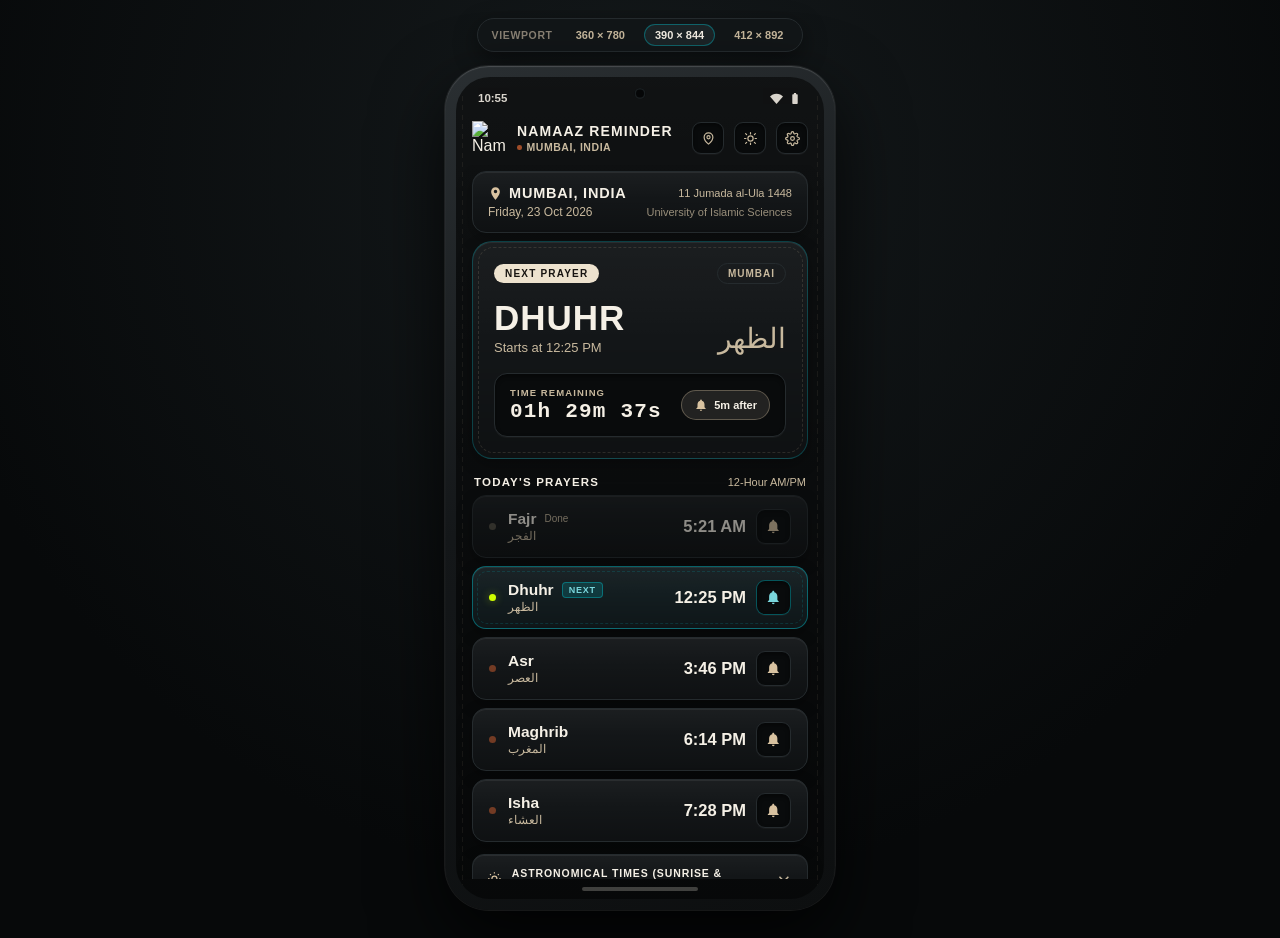
==== commit 7eb37716: "Release v1.6.2 and update landing page Namaaz Reminder UI screenshots Co-authored-by: arena-agent <2" ====
--- a/design/mobile_viewport/index.html
+++ b/design/mobile_viewport/index.html
@@ -3,7 +3,7 @@
 <head>
 <meta charset="utf-8">
 <meta name="viewport" content="width=device-width, initial-scale=1">
-<title>Namaaz Reminder — Mobile App Viewport (v1.6.1)</title>
+<title>Namaaz Reminder — Mobile App Viewport (v1.6.2)</title>
 <style>
 @font-face {
   font-family: 'Plus Jakarta Sans';
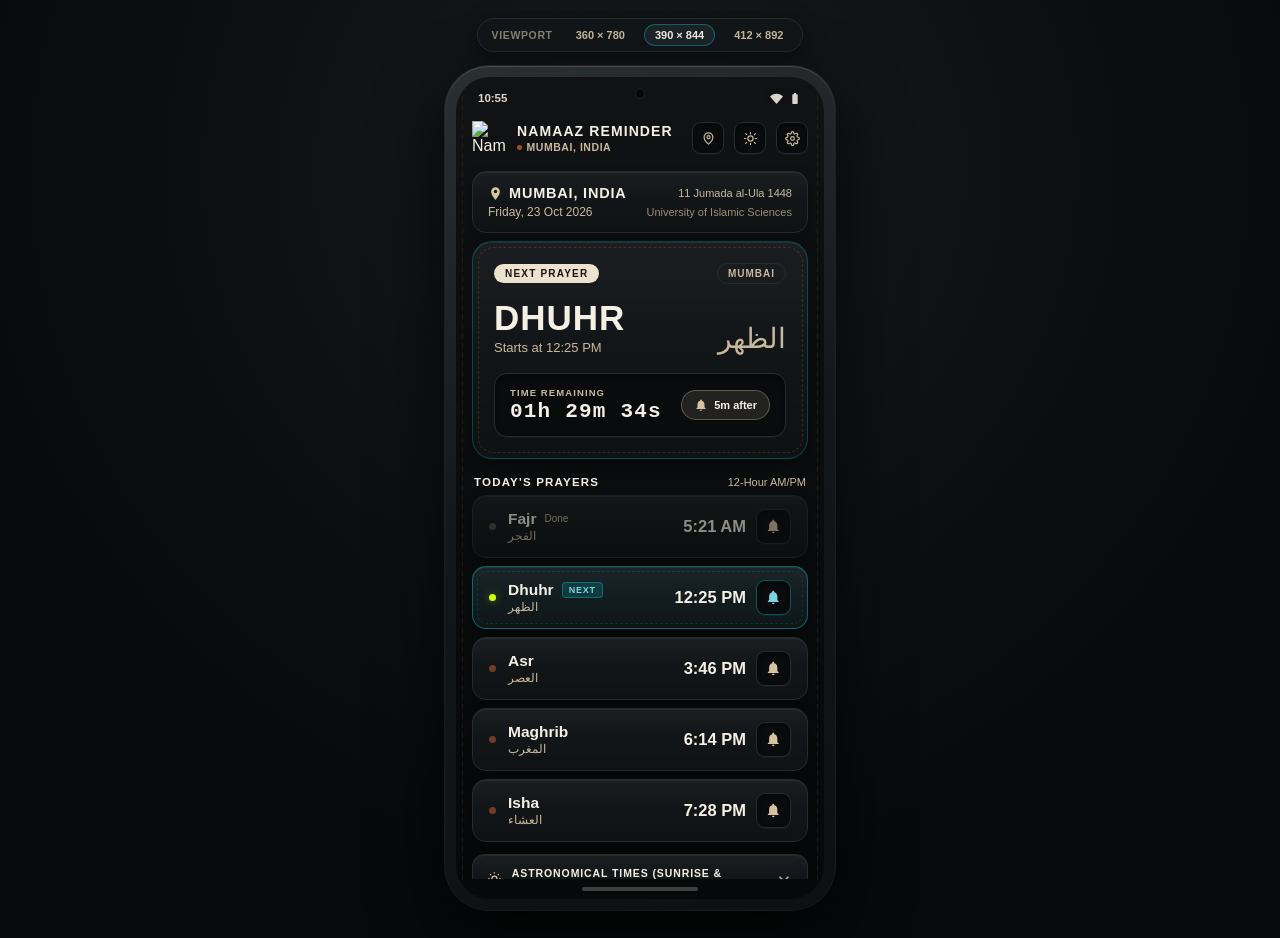
==== commit e39bac26: "Polish site copy and hero spacing Remove em dashes and en dashes from page copy, metadata, schema, a" ====
--- a/design/mobile_viewport/index.html
+++ b/design/mobile_viewport/index.html
@@ -3,7 +3,7 @@
 <head>
 <meta charset="utf-8">
 <meta name="viewport" content="width=device-width, initial-scale=1">
-<title>Namaaz Reminder — Mobile App Viewport (v1.6.2)</title>
+<title>Namaaz Reminder: Mobile App Viewport (v1.6.2)</title>
 <style>
 @font-face {
   font-family: 'Plus Jakarta Sans';
